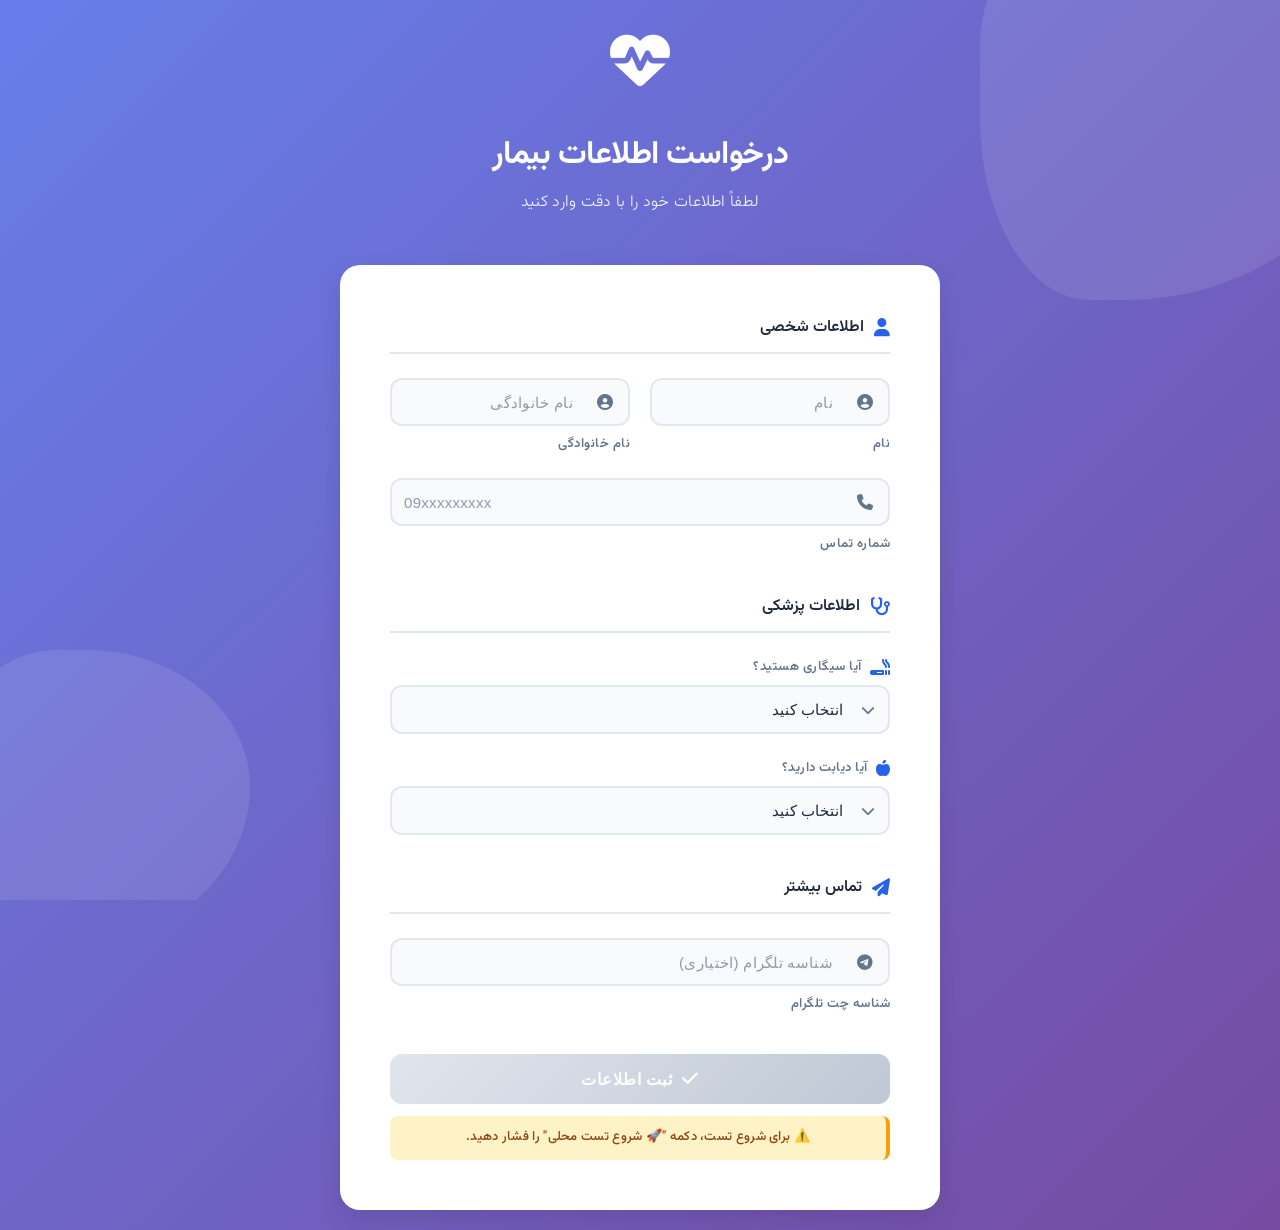
==== index.html @ 52d1d227 "🚀 Initial commit: Clinic Automation Bot & Admin Panel" ====
<!DOCTYPE html>
<html lang="fa">
<head>
    <meta charset="UTF-8">
    <meta name="viewport" content="width=device-width, initial-scale=1.0, viewport-fit=cover">
    <title>اتوماسیون کلینیک</title>
    <link rel="preconnect" href="https://fonts.googleapis.com">
    <link rel="preconnect" href="https://fonts.gstatic.com" crossorigin>
    <link href="https://fonts.googleapis.com/css2?family=Vazirmatn:wght@100;300;400;500;700;900&display=swap" rel="stylesheet">
    <link rel="stylesheet" href="https://cdnjs.cloudflare.com/ajax/libs/font-awesome/6.4.0/css/all.min.css">
    <link rel="stylesheet" href="styles.css">
    <script src="https://telegram.org/js/telegram-web-app.js"></script>
</head>
<body>
    <div class="background-elements">
        <div class="blob blob-1"></div>
        <div class="blob blob-2"></div>
    </div>

    <div class="form-wrapper">
        <div class="header-section">
            <div class="logo-container">
                <i class="fas fa-heartbeat"></i>
            </div>
            <h1>درخواست اطلاعات بیمار</h1>
            <p class="subtitle">لطفاً اطلاعات خود را با دقت وارد کنید</p>
        </div>

        <form id="clinic-form" class="form-container">
            <!-- Personal Information Section -->
            <div class="form-section">
                <h3 class="section-title">
                    <i class="fas fa-user"></i>
                    اطلاعات شخصی
                </h3>

                <div class="form-row">
                    <div class="form-group">
                        <div class="input-wrapper">
                            <i class="fas fa-user-circle"></i>
                            <input type="text" id="first-name" name="firstName" placeholder="نام" required>
                        </div>
                        <label for="first-name">نام</label>
                    </div>

                    <div class="form-group">
                        <div class="input-wrapper">
                            <i class="fas fa-user-circle"></i>
                            <input type="text" id="last-name" name="lastName" placeholder="نام خانوادگی" required>
                        </div>
                        <label for="last-name">نام خانوادگی</label>
                    </div>
                </div>

                <div class="form-group">
                    <div class="input-wrapper">
                        <i class="fas fa-phone"></i>
                        <input type="tel" id="phone" name="phone" placeholder="09xxxxxxxxx" required>
                    </div>
                    <label for="phone">شماره تماس</label>
                </div>
            </div>

            <!-- Health Information Section -->
            <div class="form-section">
                <h3 class="section-title">
                    <i class="fas fa-stethoscope"></i>
                    اطلاعات پزشکی
                </h3>

                <div class="form-group">
                    <label for="smoker" class="select-label">
                        <i class="fas fa-smoking"></i>
                        آیا سیگاری هستید؟
                    </label>
                    <div class="select-wrapper">
                        <select id="smoker" name="smoker">
                            <option value="">انتخاب کنید</option>
                            <option value="yes">بله</option>
                            <option value="no">خیر</option>
                        </select>
                        <i class="fas fa-chevron-down"></i>
                    </div>
                </div>

                <div class="form-group">
                    <label for="diabetes" class="select-label">
                        <i class="fas fa-apple-alt"></i>
                        آیا دیابت دارید؟
                    </label>
                    <div class="select-wrapper">
                        <select id="diabetes" name="diabetes">
                            <option value="">انتخاب کنید</option>
                            <option value="yes">بله</option>
                            <option value="no">خیر</option>
                        </select>
                        <i class="fas fa-chevron-down"></i>
                    </div>
                </div>
            </div>

            <!-- Contact Section -->
            <div class="form-section">
                <h3 class="section-title">
                    <i class="fas fa-paper-plane"></i>
                    تماس بیشتر
                </h3>

                <div class="form-group">
                    <div class="input-wrapper">
                        <i class="fab fa-telegram"></i>
                        <input type="text" id="chat-id" name="chatId" placeholder="شناسه تلگرام (اختیاری)">
                    </div>
                    <label for="chat-id">شناسه چت تلگرام</label>
                </div>
            </div>

            <button type="submit" class="submit-btn" disabled title="سرور هنوز متصل نیست">
                <i class="fas fa-check"></i>
                ثبت اطلاعات
            </button>

            <button type="button" class="back-btn" id="back-btn" style="display: none;">
                <i class="fas fa-arrow-left"></i>
                بازگشت به ربات
            </button>

            <div class="submit-info">
                ⚠️ برای شروع تست، دکمه "🚀 شروع تست محلی" را فشار دهید.
            </div>
        </form>

        <div class="test-panel" style="display: none;">
            <div class="test-header">
                🧪 <strong>پنل تست توسعه‌دهندگان</strong>
            </div>
            <div class="test-content">
                <p>شناسه تست: <code id="test-user-id">test_user_001</code></p>
                <button type="button" class="test-btn" onclick="startTestMode()">
                    🚀 شروع تست محلی
                </button>
                <button type="button" class="test-btn reset-btn" onclick="resetTestData()">
                    🔄 حذف داده‌های تست
                </button>
            </div>
        </div>

        <div class="success-message" id="success-message">
            <i class="fas fa-check-circle"></i>
            <p>اطلاعات شما با موفقیت ثبت شد</p>
        </div>
    </div>

    <script src="script.js"></script>
</body>
</html>
    </div>

    <script src="script.js"></script>
</body>
</html>
---- styles.css ----
* {
    margin: 0;
    padding: 0;
    box-sizing: border-box;
}

:root {
    --primary-color: #2563eb;
    --secondary-color: #7c3aed;
    --accent-color: #ec4899;
    --success-color: #10b981;
    --light-bg: #f8fafc;
    --border-color: #e2e8f0;
    --text-dark: #1e293b;
    --text-light: #64748b;
    --shadow-sm: 0 1px 2px rgba(0, 0, 0, 0.05);
    --shadow-md: 0 4px 6px rgba(0, 0, 0, 0.07);
    --shadow-lg: 0 10px 25px rgba(0, 0, 0, 0.1);
    --transition: all 0.3s cubic-bezier(0.4, 0, 0.2, 1);
}

html {
    scroll-behavior: smooth;
}

body {
    font-family: 'Vazirmatn', -apple-system, BlinkMacSystemFont, 'Segoe UI', Roboto, Oxygen, Ubuntu, Cantarell, sans-serif;
    direction: rtl;
    text-align: right;
    background: linear-gradient(135deg, #667eea 0%, #764ba2 100%);
    min-height: 100vh;
    display: flex;
    justify-content: center;
    align-items: center;
    padding: 20px;
    color: var(--text-dark);
    overflow-x: hidden;
}

/* Background Elements */
.background-elements {
    position: fixed;
    top: 0;
    left: 0;
    width: 100%;
    height: 100%;
    z-index: -1;
    overflow: hidden;
}

.blob {
    position: absolute;
    border-radius: 40% 60% 70% 30% / 40% 50% 60% 50%;
    opacity: 0.1;
    animation: blob-animation 8s infinite;
}

.blob-1 {
    width: 400px;
    height: 400px;
    background: white;
    top: -100px;
    right: -100px;
    animation-delay: 0s;
}

.blob-2 {
    width: 300px;
    height: 300px;
    background: white;
    bottom: -50px;
    left: -50px;
    animation-delay: 2s;
}

@keyframes blob-animation {
    0%, 100% {
        transform: translate(0, 0) scale(1);
    }
    33% {
        transform: translate(30px, -50px) scale(1.1);
    }
    66% {
        transform: translate(-20px, 20px) scale(0.9);
    }
}

/* Form Wrapper */
.form-wrapper {
    width: 100%;
    max-width: 600px;
    animation: slideInUp 0.6s ease-out;
    z-index: 10;
}

@keyframes slideInUp {
    from {
        opacity: 0;
        transform: translateY(30px);
    }
    to {
        opacity: 1;
        transform: translateY(0);
    }
}

/* Header Section */
.header-section {
    text-align: center;
    margin-bottom: 50px;
    color: white;
}

.logo-container {
    font-size: 60px;
    margin-bottom: 16px;
    animation: float 3s ease-in-out infinite;
}

@keyframes float {
    0%, 100% {
        transform: translateY(0px);
    }
    50% {
        transform: translateY(-10px);
    }
}

.header-section h1 {
    font-size: 32px;
    font-weight: 700;
    margin-bottom: 10px;
    margin-top: 0;
    letter-spacing: -0.5px;
}

.subtitle {
    font-size: 16px;
    opacity: 0.9;
    font-weight: 300;
    letter-spacing: 0.3px;
    margin: 0;
    padding: 0;
}

/* Form Container */
.form-container {
    background: white;
    border-radius: 20px;
    padding: 50px;
    box-shadow: var(--shadow-lg);
    backdrop-filter: blur(10px);
    animation: fadeIn 0.6s ease-out 0.2s both;
}

@keyframes fadeIn {
    from {
        opacity: 0;
    }
    to {
        opacity: 1;
    }
}

/* Form Sections */
.form-section {
    margin-bottom: 40px;
}

.form-section:last-of-type {
    margin-bottom: 32px;
}

.section-title {
    font-size: 16px;
    font-weight: 600;
    color: var(--text-dark);
    margin-bottom: 24px;
    margin-top: 0;
    padding-bottom: 12px;
    border-bottom: 2px solid var(--border-color);
    display: flex;
    align-items: center;
    gap: 10px;
}

.section-title i {
    color: var(--primary-color);
    font-size: 18px;
}

/* Form Row */
.form-row {
    display: grid;
    grid-template-columns: 1fr 1fr;
    gap: 20px;
}

@media (max-width: 600px) {
    .form-row {
        grid-template-columns: 1fr;
        gap: 0;
    }
}

/* Form Groups */
.form-group {
    margin-bottom: 24px;
    animation: fadeIn 0.6s ease-out forwards;
    opacity: 0;
    display: flex;
    flex-direction: column;
    gap: 8px;
}

.form-group:nth-child(1) { animation-delay: 0.1s; }
.form-group:nth-child(2) { animation-delay: 0.15s; }
.form-group:nth-child(3) { animation-delay: 0.2s; }
.form-group:nth-child(4) { animation-delay: 0.25s; }
.form-group:nth-child(5) { animation-delay: 0.3s; }

/* Labels */
label {
    display: block;
    font-size: 13px;
    font-weight: 600;
    color: var(--text-light);
    margin-bottom: 0;
    text-transform: uppercase;
    letter-spacing: 0.5px;
    z-index: 1;
    position: relative;
    transition: var(--transition);
}

.select-label {
    display: flex;
    align-items: center;
    gap: 8px;
    margin-bottom: 0;
    margin-top: 0;
    text-transform: none;
    font-size: 14px;
    font-weight: 500;
    letter-spacing: 0;
    font-size: 13px;
    font-weight: 600;
    color: var(--text-light);
    text-transform: uppercase;
    letter-spacing: 0.5px;
}

.select-label i {
    color: var(--primary-color);
    font-size: 16px;
}

/* Input Wrapper */
.input-wrapper {
    position: relative;
    display: flex;
    align-items: center;
    background: var(--light-bg);
    border-radius: 12px;
    border: 2px solid var(--border-color);
    transition: var(--transition);
    padding: 0 15px 0 0;
    height: 48px;
}

.input-wrapper:focus-within {
    border-color: var(--primary-color);
    background: #f0f9ff;
    box-shadow: 0 0 0 3px rgba(37, 99, 235, 0.1);
}

.input-wrapper i {
    color: var(--text-light);
    font-size: 16px;
    margin-left: 12px;
    pointer-events: none;
    transition: var(--transition);
    flex-shrink: 0;
}

.input-wrapper:focus-within i {
    color: var(--primary-color);
}

/* Inputs */
input,
select {
    background: transparent;
    border: none;
    padding: 14px 12px;
    font-size: 15px;
    color: var(--text-dark);
    outline: none;
    width: 100%;
    font-weight: 500;
    transition: var(--transition);
    min-height: 48px;
    display: flex;
    align-items: center;
}

input[type="text"],
input[type="tel"] {
    font-size: 15px;
    letter-spacing: 0.3px;
}

input::placeholder {
    color: var(--text-light);
    opacity: 0.7;
}

select {
    appearance: none;
    cursor: pointer;
    padding-right: 40px;
}

/* Select Wrapper */
.select-wrapper {
    position: relative;
    border-radius: 12px;
    width: 100%;
}

.select-wrapper select {
    background: var(--light-bg);
    border: 2px solid var(--border-color);
    border-radius: 12px;
    padding: 14px 45px 14px 15px;
    transition: var(--transition);
    cursor: pointer;
    min-height: 48px;
    width: 100%;
    font-size: 15px;
    color: var(--text-dark);
    font-weight: 500;
    appearance: none;
}

.select-wrapper select:hover {
    border-color: var(--primary-color);
}

.select-wrapper select:focus {
    outline: none;
    border-color: var(--primary-color);
    background: #f0f9ff;
    box-shadow: 0 0 0 3px rgba(37, 99, 235, 0.1);
}

.select-wrapper i {
    position: absolute;
    right: 15px;
    top: 50%;
    transform: translateY(-50%);
    pointer-events: none;
    color: var(--text-light);
    font-size: 14px;
    transition: var(--transition);
}

.select-wrapper select:focus ~ i {
    color: var(--primary-color);
}

/* Submit Button */
.submit-btn {
    width: 100%;
    padding: 16px;
    margin-top: 40px;
    margin-bottom: 0;
    background: linear-gradient(135deg, var(--primary-color) 0%, var(--secondary-color) 100%);
    color: white;
    border: none;
    border-radius: 12px;
    font-size: 16px;
    font-weight: 600;
    cursor: pointer;
    transition: var(--transition);
    box-shadow: 0 4px 15px rgba(37, 99, 235, 0.3);
    display: flex;
    align-items: center;
    justify-content: center;
    gap: 10px;
    letter-spacing: 0.5px;
    height: 50px;
}

.submit-btn:hover:not(:disabled) {
    transform: translateY(-2px);
    box-shadow: 0 6px 20px rgba(37, 99, 235, 0.4);
}

.submit-btn:active:not(:disabled) {
    transform: translateY(0);
}

.submit-btn:disabled {
    background: linear-gradient(135deg, #cbd5e1 0%, #94a3b8 100%);
    cursor: not-allowed;
    opacity: 0.6;
    box-shadow: none;
}

.submit-btn i {
    font-size: 18px;
}

/* Back Button */
.back-btn {
    width: 100%;
    padding: 14px;
    margin-top: 12px;
    margin-bottom: 0;
    background: linear-gradient(135deg, #6b7280 0%, #4b5563 100%);
    color: white;
    border: none;
    border-radius: 12px;
    font-size: 15px;
    font-weight: 600;
    cursor: pointer;
    transition: var(--transition);
    box-shadow: 0 4px 12px rgba(107, 114, 128, 0.2);
    display: flex;
    align-items: center;
    justify-content: center;
    gap: 10px;
    letter-spacing: 0.3px;
    height: 46px;
}

.back-btn:hover {
    transform: translateY(-2px);
    box-shadow: 0 6px 16px rgba(107, 114, 128, 0.3);
}

.back-btn:active {
    transform: translateY(0);
}

.back-btn i {
    font-size: 16px;
}

/* Submit Info */
.submit-info {
    text-align: center;
    padding: 12px;
    margin-top: 12px;
    background: #fef3c7;
    border-radius: 8px;
    border-right: 4px solid #f59e0b;
    font-size: 13px;
    color: #92400e;
    font-weight: 500;
    letter-spacing: 0.3px;
    line-height: 1.5;
}

/* Success Message */
.success-message {
    position: fixed;
    top: 20px;
    right: 20px;
    background: white;
    padding: 20px 30px;
    border-radius: 12px;
    box-shadow: var(--shadow-lg);
    display: none;
    align-items: center;
    gap: 15px;
    animation: slideInRight 0.4s ease-out;
    z-index: 1000;
}

.success-message.show {
    display: flex;
}

@keyframes slideInRight {
    from {
        opacity: 0;
        transform: translateX(100px);
    }
    to {
        opacity: 1;
        transform: translateX(0);
    }
}

.success-message i {
    color: var(--success-color);
    font-size: 28px;
}

.success-message p {
    color: var(--text-dark);
    font-weight: 600;
    margin: 0;
}

/* Test Panel */
.test-panel {
    background: linear-gradient(135deg, #f3e8ff 0%, #e9d5ff 100%);
    border: 2px dashed #c084fc;
    border-radius: 12px;
    padding: 20px;
    margin-top: 30px;
    margin-bottom: 20px;
}

.test-header {
    font-size: 15px;
    font-weight: 700;
    color: #6b21a8;
    margin-bottom: 15px;
    display: flex;
    align-items: center;
    gap: 8px;
}

.test-content {
    display: flex;
    flex-direction: column;
    gap: 12px;
}

.test-content p {
    margin: 0;
    font-size: 14px;
    color: #7e22ce;
}

.test-content code {
    background: rgba(139, 92, 246, 0.1);
    padding: 4px 10px;
    border-radius: 6px;
    font-family: 'Courier New', monospace;
    color: #7c3aed;
    font-weight: 600;
}

.test-btn {
    padding: 12px 20px;
    background: linear-gradient(135deg, #7c3aed 0%, #ec4899 100%);
    color: white;
    border: none;
    border-radius: 8px;
    font-size: 14px;
    font-weight: 600;
    cursor: pointer;
    transition: var(--transition);
    display: flex;
    align-items: center;
    justify-content: center;
    gap: 8px;
}

.test-btn:hover {
    transform: translateY(-2px);
    box-shadow: 0 4px 12px rgba(124, 58, 237, 0.3);
}

.test-btn:active {
    transform: translateY(0);
}

.test-btn.reset-btn {
    background: linear-gradient(135deg, #ef4444 0%, #f97316 100%);
}

.test-btn.reset-btn:hover {
    box-shadow: 0 4px 12px rgba(239, 68, 68, 0.3);
}

/* Responsive Design */
@media (max-width: 640px) {
    .form-container {
        padding: 30px 20px;
        border-radius: 16px;
    }

    .header-section h1 {
        font-size: 24px;
    }

    .subtitle {
        font-size: 14px;
    }

    .logo-container {
        font-size: 48px;
        margin-bottom: 12px;
    }

    .form-section {
        margin-bottom: 32px;
    }

    .form-group {
        margin-bottom: 20px;
        gap: 6px;
    }

    label {
        font-size: 12px;
    }

    input,
    select {
        padding: 12px;
        font-size: 14px;
        min-height: 44px;
    }

    .input-wrapper {
        height: 44px;
    }

    .select-wrapper select {
        padding: 12px 40px 12px 12px;
        min-height: 44px;
    }

    .submit-btn {
        padding: 14px;
        font-size: 15px;
        margin-top: 30px;
        height: 46px;
    }

    .success-message {
        left: 10px;
        right: 10px;
        top: auto;
        bottom: 20px;
    }

    .blob-1 {
        width: 250px;
        height: 250px;
    }

    .blob-2 {
        width: 200px;
        height: 200px;
    }
}

/* Accessibility */
input:focus-visible,
select:focus-visible {
    outline: 2px solid var(--primary-color);
    outline-offset: 2px;
}

/* Dark mode support */
@media (prefers-color-scheme: dark) {
    body {
        background: linear-gradient(135deg, #1e3a8a 0%, #6b21a8 100%);
    }

    .form-container {
        background: #1e293b;
        color: #f1f5f9;
    }

    label {
        color: #cbd5e1;
    }

    input,
    select {
        color: #f1f5f9;
    }

    .input-wrapper {
        background: #334155;
        border-color: #475569;
    }

    .input-wrapper:focus-within {
        background: #1e3a5f;
    }
}
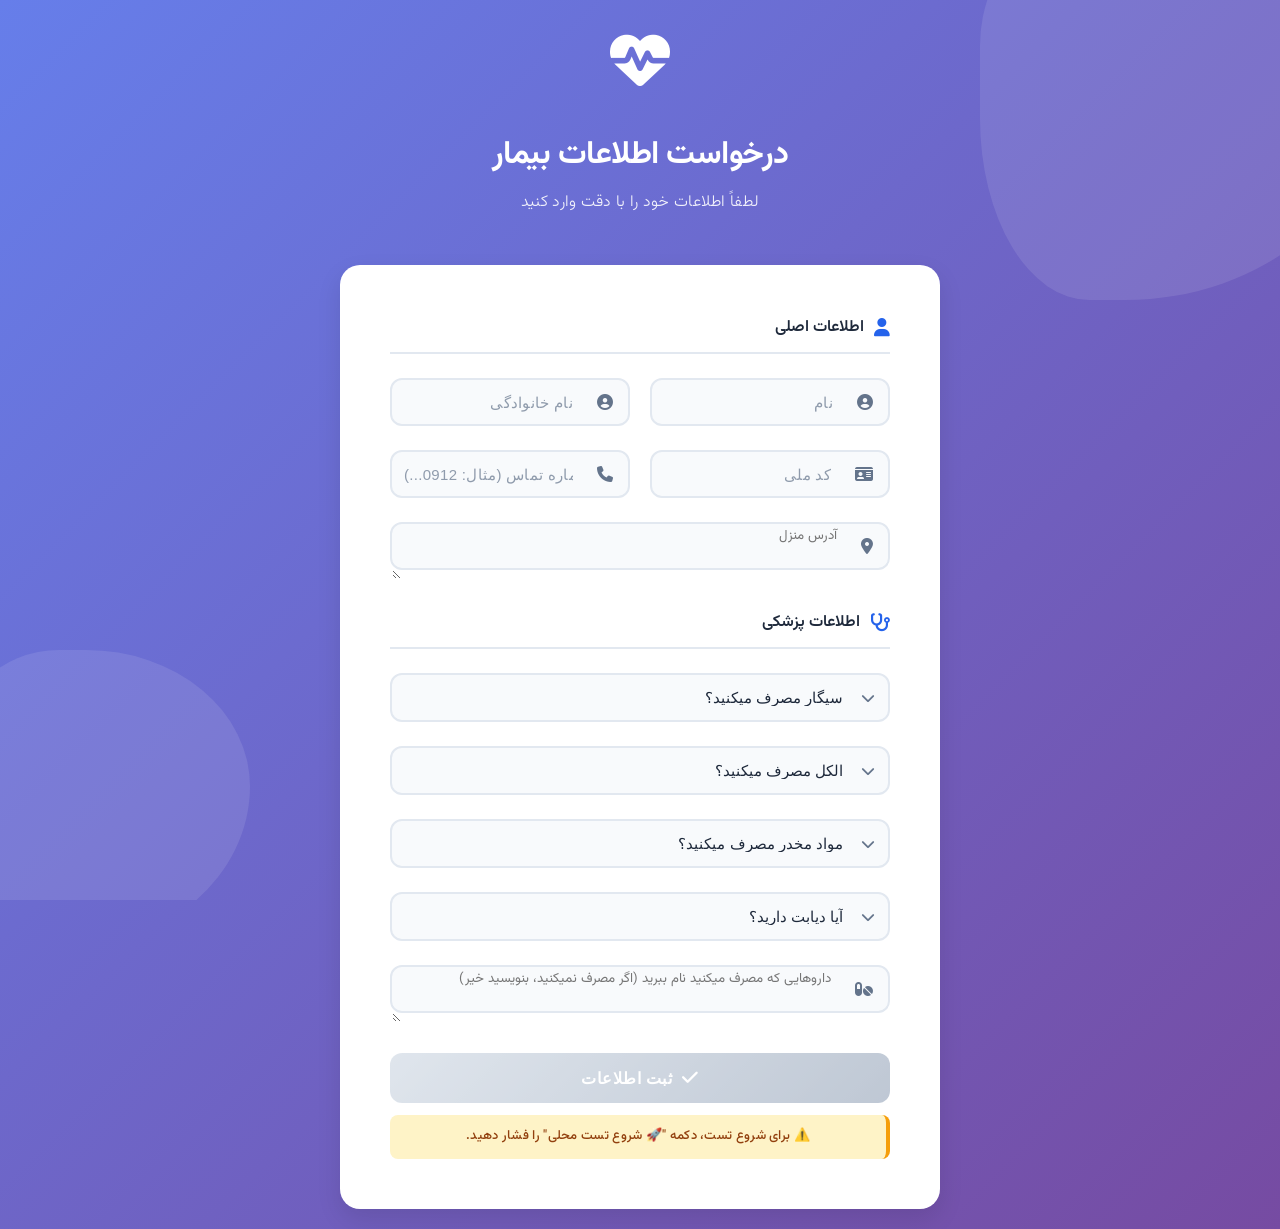
==== commit 206beb6e: "feat: redesign form fields to use placeholders and add new medical questions" ====
--- a/index.html
+++ b/index.html
@@ -3,7 +3,7 @@
 <head>
     <meta charset="UTF-8">
     <meta name="viewport" content="width=device-width, initial-scale=1.0, viewport-fit=cover">
-    <title>اتوماسیون کلینیک</title>
+    <title>"موشنگ"اتوماسیون کلینیک</title>
     <link rel="preconnect" href="https://fonts.googleapis.com">
     <link rel="preconnect" href="https://fonts.gstatic.com" crossorigin>
     <link href="https://fonts.googleapis.com/css2?family=Vazirmatn:wght@100;300;400;500;700;900&display=swap" rel="stylesheet">
@@ -31,7 +31,7 @@
             <div class="form-section">
                 <h3 class="section-title">
                     <i class="fas fa-user"></i>
-                    اطلاعات شخصی
+                    اطلاعات اصلی
                 </h3>
 
                 <div class="form-row">
@@ -40,7 +40,6 @@
                             <i class="fas fa-user-circle"></i>
                             <input type="text" id="first-name" name="firstName" placeholder="نام" required>
                         </div>
-                        <label for="first-name">نام</label>
                     </div>
 
                     <div class="form-group">
@@ -48,16 +47,30 @@
                             <i class="fas fa-user-circle"></i>
                             <input type="text" id="last-name" name="lastName" placeholder="نام خانوادگی" required>
                         </div>
-                        <label for="last-name">نام خانوادگی</label>
+                    </div>
+                </div>
+
+                <div class="form-row">
+                    <div class="form-group">
+                        <div class="input-wrapper">
+                            <i class="fas fa-id-card"></i>
+                            <input type="text" id="national-id" name="nationalId" placeholder="کد ملی" required inputmode="numeric" pattern="[0-9]*">
+                        </div>
+                    </div>
+
+                    <div class="form-group">
+                        <div class="input-wrapper">
+                            <i class="fas fa-phone"></i>
+                            <input type="tel" id="phone" name="phone" placeholder="شماره تماس (مثال: 0912...)" required>
+                        </div>
                     </div>
                 </div>
 
                 <div class="form-group">
                     <div class="input-wrapper">
-                        <i class="fas fa-phone"></i>
-                        <input type="tel" id="phone" name="phone" placeholder="09xxxxxxxxx" required>
+                        <i class="fas fa-map-marker-alt"></i>
+                        <textarea id="address" name="address" placeholder="آدرس منزل" rows="2" style="width: 100%; border: none; background: transparent; padding: 12px; outline: none; font-family: inherit;" required></textarea>
                     </div>
-                    <label for="phone">شماره تماس</label>
                 </div>
             </div>
 
@@ -69,13 +82,20 @@
                 </h3>
 
                 <div class="form-group">
-                    <label for="smoker" class="select-label">
-                        <i class="fas fa-smoking"></i>
-                        آیا سیگاری هستید؟
-                    </label>
                     <div class="select-wrapper">
-                        <select id="smoker" name="smoker">
-                            <option value="">انتخاب کنید</option>
+                        <select id="smoker" name="smoker" required>
+                            <option value="" disabled selected>سیگار مصرف میکنید؟</option>
+                            <option value="yes">بله</option>
+                            <option value="no">خیر</option>
+                        </select>
+                        <i class="fas fa-chevron-down border-none"></i>
+                    </div>
+                </div>
+
+                <div class="form-group">
+                    <div class="select-wrapper">
+                        <select id="alcohol" name="alcohol" required>
+                            <option value="" disabled selected>الکل مصرف میکنید؟</option>
                             <option value="yes">بله</option>
                             <option value="no">خیر</option>
                         </select>
@@ -84,45 +104,38 @@
                 </div>
 
                 <div class="form-group">
-                    <label for="diabetes" class="select-label">
-                        <i class="fas fa-apple-alt"></i>
-                        آیا دیابت دارید؟
-                    </label>
                     <div class="select-wrapper">
-                        <select id="diabetes" name="diabetes">
-                            <option value="">انتخاب کنید</option>
+                        <select id="drugs" name="drugs" required>
+                            <option value="" disabled selected>مواد مخدر مصرف میکنید؟</option>
                             <option value="yes">بله</option>
                             <option value="no">خیر</option>
                         </select>
                         <i class="fas fa-chevron-down"></i>
                     </div>
                 </div>
-            </div>
 
-            <!-- Contact Section -->
-            <div class="form-section">
-                <h3 class="section-title">
-                    <i class="fas fa-paper-plane"></i>
-                    تماس بیشتر
-                </h3>
+                <div class="form-group">
+                    <div class="select-wrapper">
+                        <select id="diabetes" name="diabetes" required>
+                            <option value="" disabled selected>آیا دیابت دارید؟</option>
+                            <option value="yes">بله</option>
+                            <option value="no">خیر</option>
+                        </select>
+                        <i class="fas fa-chevron-down"></i>
+                    </div>
+                </div>
 
                 <div class="form-group">
                     <div class="input-wrapper">
-                        <i class="fab fa-telegram"></i>
-                        <input type="text" id="chat-id" name="chatId" placeholder="شناسه تلگرام (اختیاری)">
+                        <i class="fas fa-pills"></i>
+                        <textarea id="medications" name="medications" placeholder="داروهایی که مصرف میکنید نام ببرید (اگر مصرف نمیکنید، بنویسید خیر)" rows="2" style="width: 100%; border: none; background: transparent; padding: 12px; outline: none; font-family: inherit;" required></textarea>
                     </div>
-                    <label for="chat-id">شناسه چت تلگرام</label>
                 </div>
             </div>
 
             <button type="submit" class="submit-btn" disabled title="سرور هنوز متصل نیست">
                 <i class="fas fa-check"></i>
                 ثبت اطلاعات
-            </button>
-
-            <button type="button" class="back-btn" id="back-btn" style="display: none;">
-                <i class="fas fa-arrow-left"></i>
-                بازگشت به ربات
             </button>
 
             <div class="submit-info">
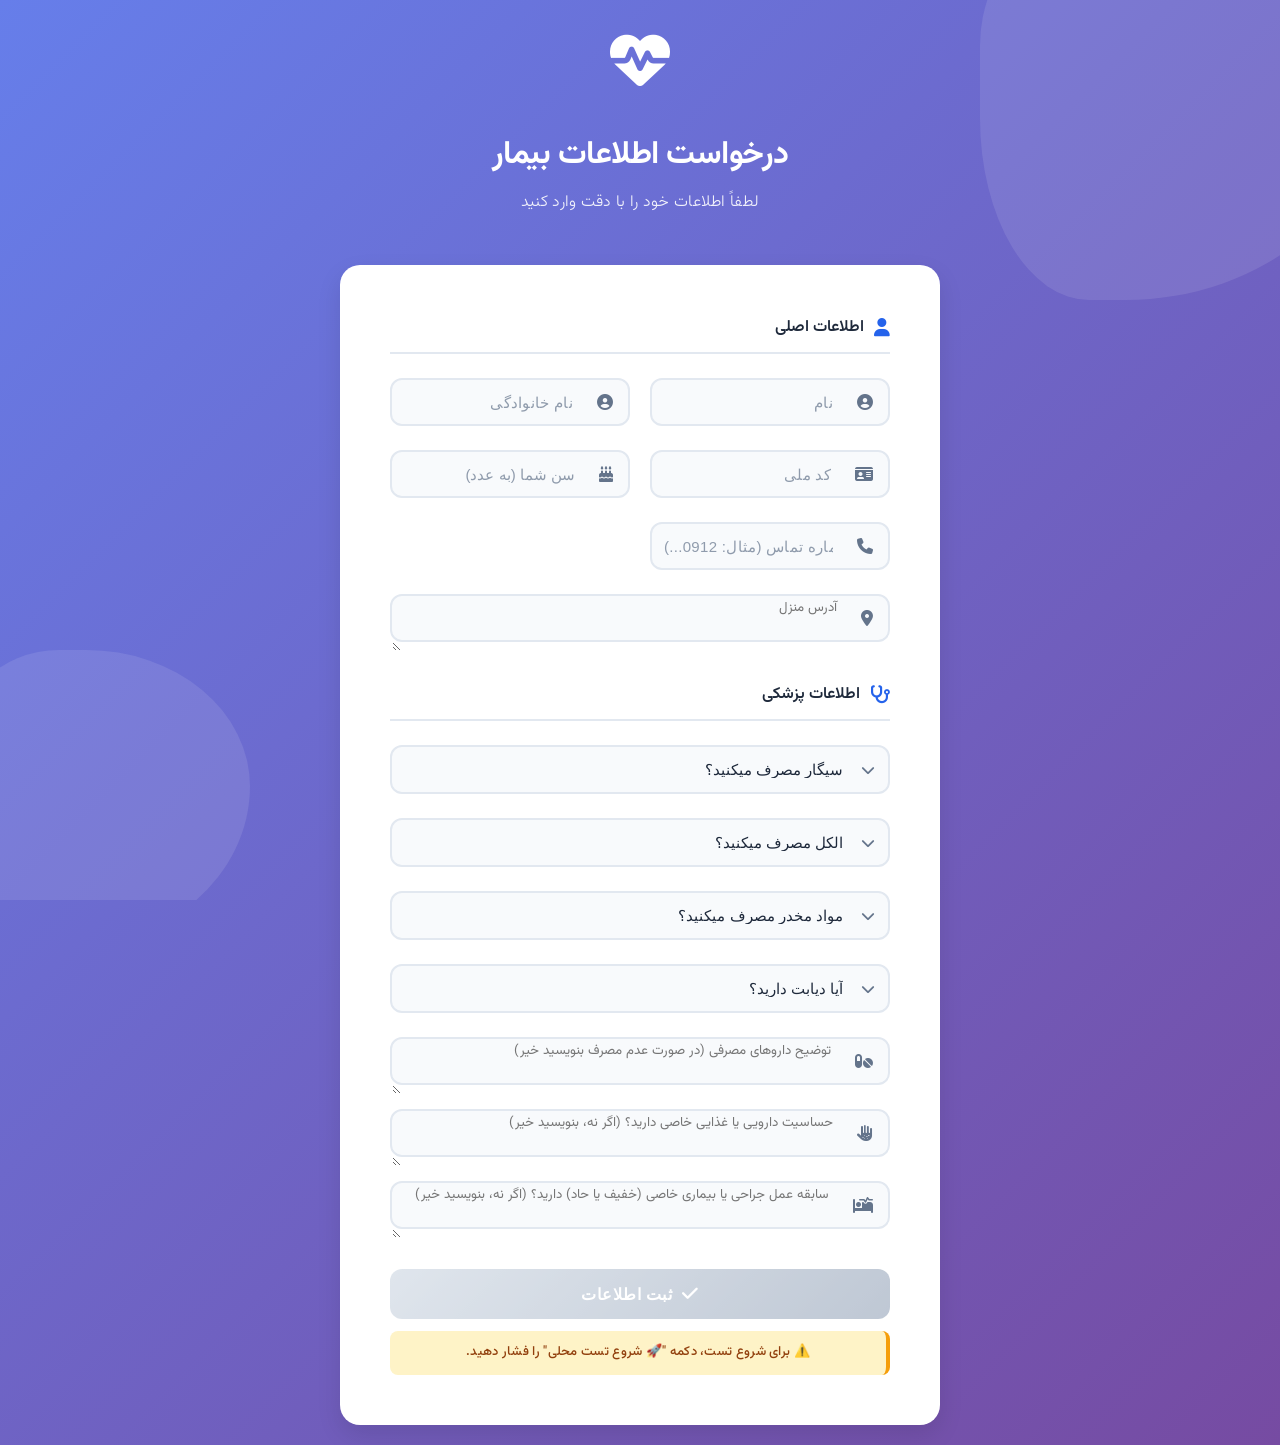
==== commit 8d3155a9: "feat: Add CRM fields (Age, Allergies, Surgeries) for smart pre-op instructions" ====
--- a/index.html
+++ b/index.html
@@ -58,6 +58,15 @@
                         </div>
                     </div>
 
+                    <div class="form-group">
+                        <div class="input-wrapper">
+                            <i class="fas fa-birthday-cake"></i>
+                            <input type="number" id="age" name="age" placeholder="سن شما (به عدد)" required min="15" max="100">
+                        </div>
+                    </div>
+                </div>
+
+                <div class="form-row">
                     <div class="form-group">
                         <div class="input-wrapper">
                             <i class="fas fa-phone"></i>
@@ -128,7 +137,21 @@
                 <div class="form-group">
                     <div class="input-wrapper">
                         <i class="fas fa-pills"></i>
-                        <textarea id="medications" name="medications" placeholder="داروهایی که مصرف میکنید نام ببرید (اگر مصرف نمیکنید، بنویسید خیر)" rows="2" style="width: 100%; border: none; background: transparent; padding: 12px; outline: none; font-family: inherit;" required></textarea>
+                        <textarea id="medications" name="medications" placeholder="توضیح داروهای مصرفی (در صورت عدم مصرف بنویسید خیر)" rows="2" style="width: 100%; border: none; background: transparent; padding: 12px; outline: none; font-family: inherit;" required></textarea>
+                    </div>
+                </div>
+
+                <div class="form-group">
+                    <div class="input-wrapper">
+                        <i class="fas fa-allergies text-red-400"></i>
+                        <textarea id="allergies" name="allergies" placeholder="حساسیت دارویی یا غذایی خاصی دارید؟ (اگر نه، بنویسید خیر)" rows="2" style="width: 100%; border: none; background: transparent; padding: 12px; outline: none; font-family: inherit;" required></textarea>
+                    </div>
+                </div>
+
+                <div class="form-group">
+                    <div class="input-wrapper">
+                        <i class="fas fa-procedures text-indigo-400"></i>
+                        <textarea id="surgeries" name="surgeries" placeholder="سابقه عمل جراحی یا بیماری خاصی (خفیف یا حاد) دارید؟ (اگر نه، بنویسید خیر)" rows="2" style="width: 100%; border: none; background: transparent; padding: 12px; outline: none; font-family: inherit;" required></textarea>
                     </div>
                 </div>
             </div>
